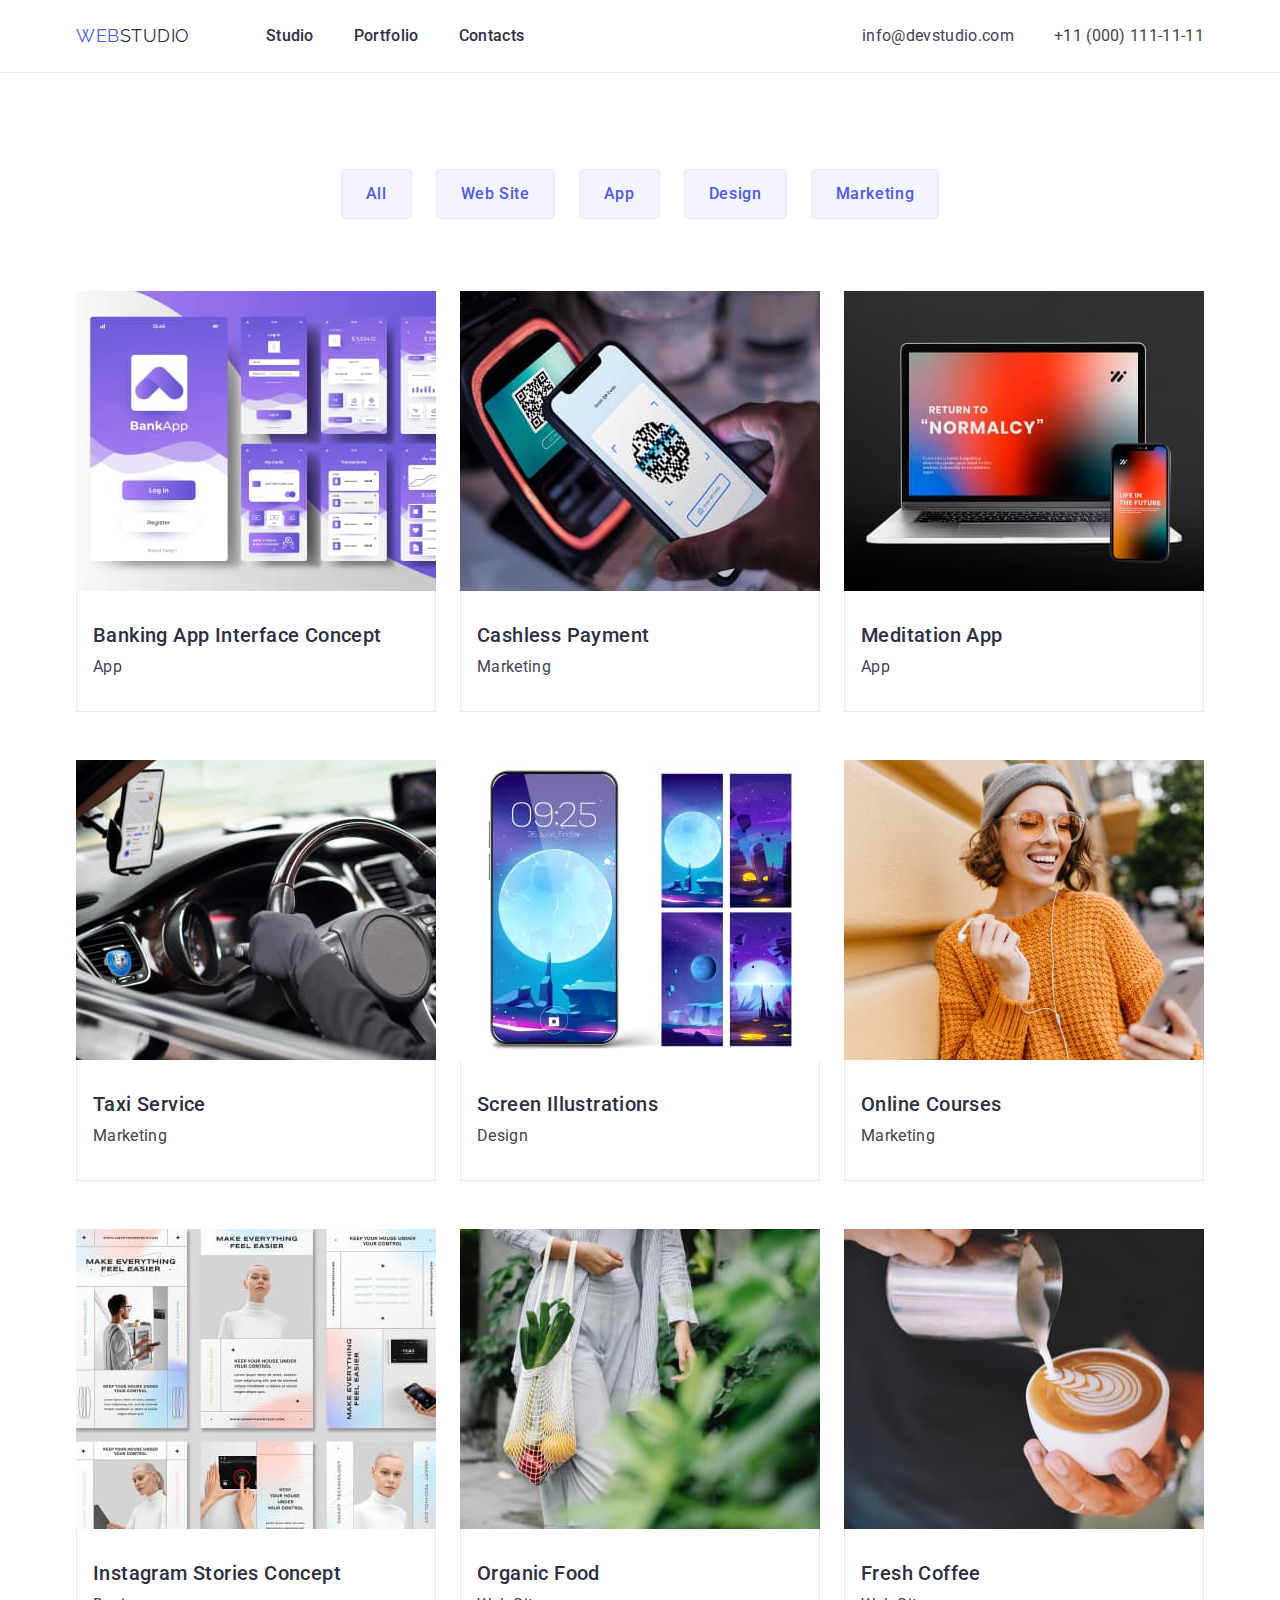
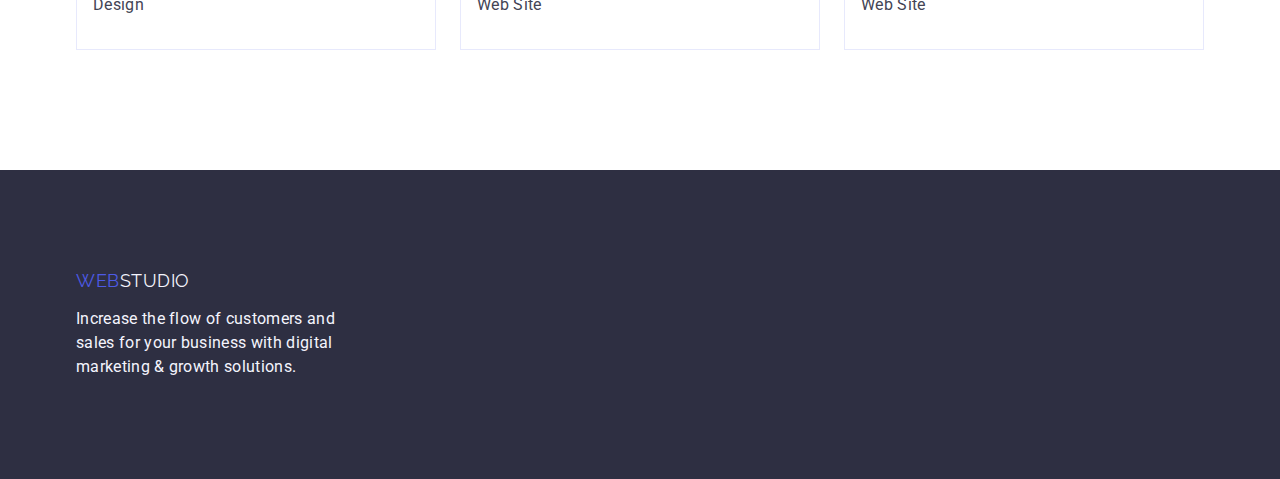
==== portfolio.html @ 5d79a82e "Initial commit" ====
<!DOCTYPE html>
<html lang="en">

<head>
    <meta charset="UTF-8">
    <meta http-equiv="X-UA-Compatible" content="IE=edge">
    <meta name="viewport" content="width=device-width, initial-scale=1.0">
    <title>Portfolio</title>

    <link rel="preconnect" href="https://fonts.googleapis.com">
    <link rel="preconnect" href="https://fonts.gstatic.com" crossorigin>
    <link
        href="https://fonts.googleapis.com/css2?family=Raleway:wght@800&family=Roboto:wght@400;500;700;900&display=swap"
        rel="stylesheet">

    <link rel="stylesheet"
        href="https://cdnjs.cloudflare.com/ajax/libs/modern-normalize/0.7.0/modern-normalize.min.css">


    <link rel="stylesheet" href="./css/styles.css">
</head>

<body>
    <!-- Top Line -->
    <header class="header">
        <div class="container nav-header">
            <nav class="nav-header">
                <a href="./index.html" class="logo link">WEB<span class="logo-studio">Studio</span></a>
                <ul class="site-nav list">
                    <li class="item"> <a href="./index.html" class="link">Studio</a> </li>
                    <li class="item"> <a href="./portfolio.html" class="link">Portfolio</a></li>
                    <li class="item"> <a href="" class="link">Contacts</a></li>
                </ul>
            </nav>
            <address class="address nav-address">
                <ul class="site-nav list">
                    <li>
                        <a class="contacts link" href="mailto:info@devstudio.com">info@devstudio.com</a>
                    </li>
                    <li>
                        <a class="contacts link" href="tel:+110001111111">+11 (000) 111-11-11</a>
                    </li>
                </ul>
            </address>
        </div>
    </header>

    <!-- Main Content Filters-->
    <main>
        <section class="portfolio">
            <div class="container">
                <h1 hidden>Portfolio</h1>
                <ul class="list list-button">
                    <li>
                        <button type="button" class="button link">All</button>
                    </li>

                    <li>
                        <button type="button" class="button link">Web Site</button>
                    </li>

                    <li>
                        <button type="button" class="button link">App</button>
                    </li>

                    <li>
                        <button type="button" class="button link">Design</button>
                    </li>

                    <li>
                        <button type="button" class="button link">Marketing</button>
                    </li>
                </ul>

                <ul class="list potfolio-list">
                    <li class="portfolio-item">
                        <a href="" class="link">
                            <img class="image" src="./images/img-4.jpg" alt="Banking App Interface Concept" width="360">
                            <div class="portfolio-info">
                                <h2 class="portfolio-caption">Banking App Interface Concept</h2>
                                <p class="portfolio-text">App</p>
                            </div>
                        </a>
                    </li>

                    <li class="portfolio-item">
                        <a href="" class="link">
                            <img class="image" src="./images/img-5.jpg" alt="Cashless Payment" width="360">
                            <div class="portfolio-info">
                                <h2 class="portfolio-caption">Cashless Payment</h2>
                                <p class="portfolio-text">Marketing</p>
                            </div>
                        </a>
                    </li>

                    <li class="portfolio-item">
                        <a href="" class="link">
                            <img class="image" src="./images/img-6.jpg" alt="Meditation App" width="360">
                            <div class="portfolio-info">
                                <h2 class="portfolio-caption">Meditation App</h2>
                                <p class="portfolio-text">App</p>
                            </div>
                        </a>
                    </li>

                    <li class="portfolio-item">
                        <a href="" class="link">
                            <img class="image" src="./images/img-7.jpg" alt="Taxi Service" width="360">
                            <div class="portfolio-info">
                                <h2 class="portfolio-caption">Taxi Service</h2>
                                <p class="portfolio-text">Marketing</p>
                            </div>
                        </a>
                    </li>

                    <li class="portfolio-item">
                        <a href="" class="link">
                            <img class="image" src="./images/img-8.jpg" alt="Screen Illustrations" width="360">
                            <div class="portfolio-info">
                                <h2 class="portfolio-caption">Screen Illustrations</h2>
                                <p class="portfolio-text">Design</p>
                            </div>
                        </a>
                    </li>

                    <li class="portfolio-item">
                        <a href="" class="link">
                            <img class="image" src="./images/img-9.jpg" alt="Online Courses" width="360">
                            <div class="portfolio-info">
                                <h2 class="portfolio-caption">Online Courses</h2>
                                <p class="portfolio-text">Marketing</p>
                            </div>
                        </a>
                    </li>

                    <li class="portfolio-item">
                        <a href="" class="link">
                            <img class="image" src="./images/img-10.jpg" alt="Instagram Stories Concept" width="360">
                            <div class="portfolio-info">
                                <h2 class="portfolio-caption">Instagram Stories Concept</h2>
                                <p class="portfolio-text">Design</p>
                            </div>
                        </a>
                    </li>

                    <li class="portfolio-item">
                        <a href="" class="link">
                            <img class="image" src="./images/img-11.jpg" alt="Organic Food" width="360">
                            <div class="portfolio-info">
                                <h2 class="portfolio-caption">Organic Food</h2>
                                <p class="portfolio-text">Web Site</p>
                            </div>
                        </a>
                    </li>

                    <li class="portfolio-item">
                        <a href="" class="link">
                            <img class="image" src="./images/img-12.jpg" alt="Fresh Coffee" width="360">
                            <div class="portfolio-info">
                                <h2 class="portfolio-caption">Fresh Coffee</h2>
                                <p class="portfolio-text">Web Site</p>
                            </div>
                        </a>
                    </li>
                </ul>
            </div>
        </section>

    </main>


    <!-- Footer -->
    <footer class="footer">
        <div class="container">
            <a href="./index.html" class="logo footer-logo link">WEB<span class="footer-studio">Studio</span></a>
            <p class="footer-text">Increase the flow of customers and sales for your business with digital marketing &
                growth solutions.</p>
        </div>
    </footer>

</body>

</html>
---- css/styles.css ----
:root {
  --primary-white-color: #ffffff;
  --button-blue-color: #4d5ae5;
  --primary-text-color: #434455;
  --title-text-color: #2e2f42;
  --accent-color: #4d5ae5;
  --accent-focus-color: #404bbf;
  --accent-button-color: #f4f4fd;
  --border-btn-portfolio-color: #e7e9fc;
  --border-accent: #e7e9fc;
}

body {
  font-family: "Roboto", sans-serif;

  background-color: var(--primary-white-color);
  color: var(--primary-text-color);
}

.list {
  margin: 0;
  padding: 0;

  list-style: none;
}

.link {
  text-decoration: none;
}

.container {
  margin: 0 auto;
  padding: 0 15px;
  width: 1158px;
}

/* Header */

.header {
  border-bottom: 1px solid var(--border-accent);
}

.nav-header {
  display: flex;
  align-items: center;
}

/* Logo */
.logo {
  display: block;
  margin-right: 76px;
  padding: 24px 0;

  font-family: "Raleway", sans-serif;
  font-size: 18px;
  line-height: 1.17;
  letter-spacing: 0.03em;
  text-transform: uppercase;

  color: var(--accent-color);
}

.logo-studio {
  color: var(--title-text-color);
}

/* Site nav */

.site-nav {
  display: flex;
  gap: 40px;
}

.site-nav .link {
  display: block;
  padding: 24px 0;

  font-weight: 500;
  font-size: 16px;
  line-height: 1.5;
  letter-spacing: 0.02em;
  color: var(--title-text-color);
}

.site-nav .link:hover,
.site-nav .link:focus {
  color: var(--accent-focus-color);
}

/* Address */

.address {
  font-style: normal;
}

.nav-address {
  display: flex;
  margin-left: auto;
}

.list .contacts {
  font-weight: 400;
  font-size: 16px;
  line-height: 1.5;
  letter-spacing: 0.02em;

  color: var(--primary-text-color);
}
.contacts:hover,
.contacts:focus {
  color: var(--accent-focus-color);
}

/* Hero */

.hero {
  padding: 188px 0;
  text-align: center;
  background-color: var(--title-text-color);
}

.hero-title {
  margin-left: auto;
  margin-right: auto;
  margin-top: 0;
  margin-bottom: 48px;
  max-width: 496px;

  font-size: 56px;
  letter-spacing: 0.02em;
  line-height: 1.07;

  color: var(--primary-white-color);
}

.button-hero {
  padding: 16px 32px;
  min-width: 169px;
  height: 56px;

  border: none;
}

/* Buttons */

.button {
  display: block;
  margin-left: auto;
  margin-right: auto;

  border-radius: 4px;

  font-weight: 500;
  font-size: 16px;
  letter-spacing: 0.04em;
  line-height: 1.5;
  text-align: center;
  cursor: pointer;

  background-color: var(--button-blue-color);
  color: var(--primary-white-color);
}
.button:hover,
.button:focus {
  background-color: var(--accent-focus-color);
}

/* Section */

.section {
  padding-top: 120px;
  padding-bottom: 120px;
}

/* Section 1 */

.features {
  font-style: normal;
  color: var(--title-text-color);
}

.visually-hidden {
  position: absolute;
  white-space: nowrap;
  width: 1px;
  height: 1px;
  overflow: hidden;
  border: 0;
  padding: 0;
  clip: rect(0 0 0 0);
  clip-path: inset(50%);
  margin: -1px;
}

.features-list {
  display: flex;
  gap: 24px;
}

.features-item {
  width: calc((100% - 72px) / 4);
}

.title-features {
  margin-top: 0;
  margin-bottom: 8px;

  font-weight: 500;
  font-size: 20px;
  letter-spacing: 0.02em;

  color: var(--title-text-color);
}

.features-text {
  margin-top: 0;
  margin-bottom: 0;

  font-size: 16px;
  line-height: 1.5;
  letter-spacing: 0.02em;
}

/* Seccion 2 */

.aboutus {
  padding-top: 0;
}

.title {
  margin-top: 0;
  margin-bottom: 72px;

  font-size: 36px;
  line-height: 1.11;
  letter-spacing: 0.02em;
  text-align: center;
  text-transform: capitalize;

  color: var(--title-text-color);
}

.product {
  display: flex;
  gap: 24px;
}

.list-product {
  width: 360px;
  flex-basis: calc((100%-48px) / 3);
}

.image {
  display: block;
}

/* Section 3 */

.section-team {
  background-color: var(--accent-button-color);
}
.list-team {
  display: flex;
  gap: 24px;
}

.team-item {
  flex-basis: calc((100%-72px) / 4);
  border-radius: 0px 0px 4px 4px;

  background-color: var(--primary-white-color);
}

.info {
  padding: 32px 16px;
}

.team-name {
  margin-top: 0px;
  margin-bottom: 8px;

  font-weight: 500;
  font-size: 20px;
  line-height: 1.2;
  text-align: center;
  letter-spacing: 0.02em;

  color: var(--title-text-color);
}

.team-field {
  margin: 0;

  font-size: 16px;
  line-height: 1.5;
  text-align: center;
  letter-spacing: 0.02em;
}

/* Footer */

.footer {
  padding: 100px 0;

  background-color: var(--title-text-color);
}

.footer-logo {
  display: inline-block;
  margin-top: 0;
  margin-right: 0;
  margin-bottom: 16px;
  padding: 0;
}

.footer-studio {
  color: var(--accent-button-color);
}

.footer-text {
  margin: 0;
  max-width: 264px;

  font-size: 16px;
  line-height: 1.5;
  letter-spacing: 0.02em;

  color: var(--accent-button-color);
}

/* Portfolio */

.portfolio {
  padding: 96px 0 120px 0;

  font-size: 16px;
  line-height: 1.5;
}

/* Portfolio Buttons */

.list-button {
  display: flex;
  gap: 24px;
  justify-content: center;
  margin-bottom: 72px;
}

.portfolio .button {
  padding: 12px 24px;

  border: 1px solid var(--border-accent);
  background: var(--accent-button-color);
  color: var(--button-blue-color);
}
.portfolio .button:hover,
.portfolio .button:focus {
  border: 1px solid transparent;
  background: var(--accent-focus-color);
  color: var(--accent-button-color);
}

.potfolio-list {
  display: flex;
  flex-wrap: wrap;
  gap: 48px 24px;
}

.portfolio-item {
  width: 360px;
}

.portfolio-info {
  padding: 32px 16px;

  border: 1px solid var(--border-accent);
  border-top: none;
}

.portfolio-caption {
  margin: 0 0 8px 0;

  font-weight: 500;
  font-size: 20px;
  line-height: 1.2;
  letter-spacing: 0.02em;

  color: var(--title-text-color);
}

.portfolio-text {
  margin: 0;

  letter-spacing: 0.02em;
  color: var(--primary-text-color);
}
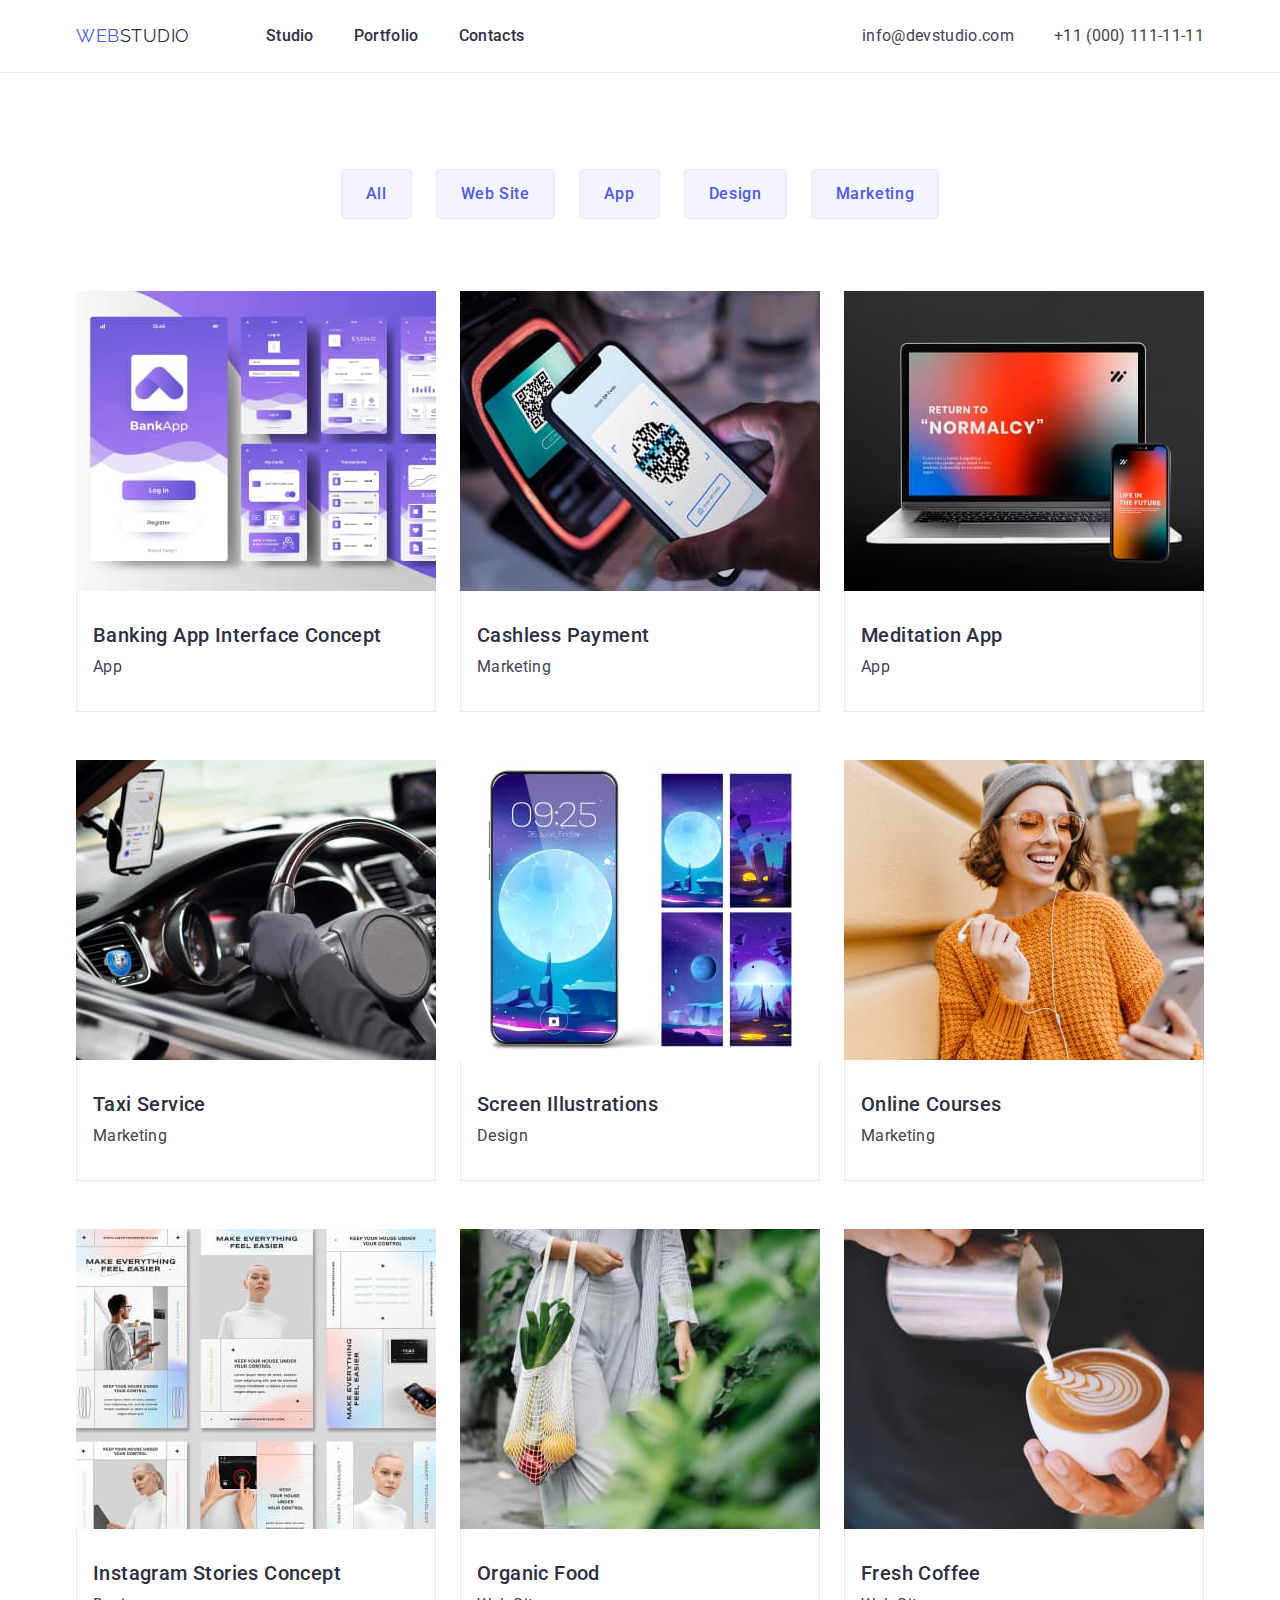
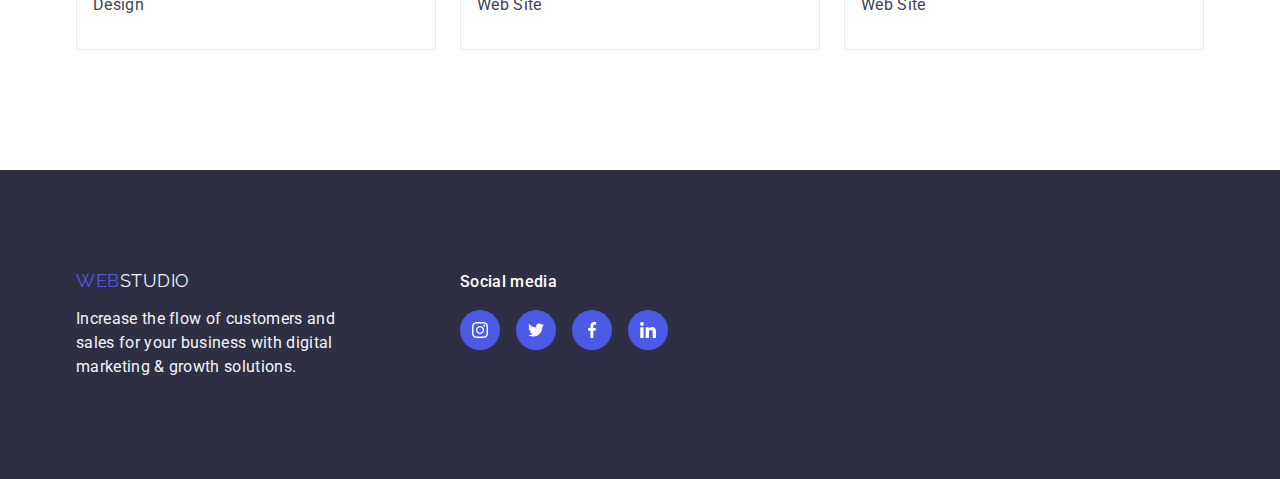
==== commit 01a9ba43: "update file" ====
--- a/portfolio.html
+++ b/portfolio.html
@@ -171,11 +171,49 @@
 
     <!-- Footer -->
     <footer class="footer">
-        <div class="container">
-            <a href="./index.html" class="logo footer-logo link">WEB<span class="footer-studio">Studio</span></a>
-            <p class="footer-text">Increase the flow of customers and sales for your business with digital marketing &
-                growth solutions.</p>
+        <div class="container container-footer">
+            <div class="">
+                <a href="./index.html" class="logo footer-logo link">WEB<span class="footer-studio">Studio</span></a>
+                <p class="footer-text">Increase the flow of customers and sales for your business with digital marketing
+                    &
+                    growth solutions.</p>
+            </div>
+
+            <div class="container-social">
+                <p class="media">Social media</p>
+                <ul class="social-list list social-footer-list">
+                    <li class="social-item">
+                        <a href="" class="social-item-link social-footer">
+                            <svg class="social-svg" width="16" height="16">
+                                <use href="./images/symbol-defs.svg#icon-instagram"></use>
+                            </svg>
+                        </a>
+                    </li>
+                    <li class="social-item">
+                        <a href="" class="social-item-link social-footer">
+                            <svg class="social-svg" width="16" height="16">
+                                <use href="./images/symbol-defs.svg#icon-twitter"></use>
+                            </svg>
+                        </a>
+                    </li>
+                    <li class="social-item">
+                        <a href="" class="social-item-link social-footer">
+                            <svg class="social-svg" width="16" height="16">
+                                <use href="./images/symbol-defs.svg#icon-facebook"></use>
+                            </svg>
+                        </a>
+                    </li>
+                    <li class="social-item">
+                        <a href="" class="social-item-link social-footer">
+                            <svg class="social-svg" width="16" height="16">
+                                <use href="./images/symbol-defs.svg#icon-linkedin"></use>
+                            </svg>
+                        </a>
+                    </li>
+                </ul>
+            </div>
         </div>
+
     </footer>
 
 </body>
--- a/css/styles.css
+++ b/css/styles.css
@@ -8,6 +8,10 @@
   --accent-button-color: #f4f4fd;
   --border-btn-portfolio-color: #e7e9fc;
   --border-accent: #e7e9fc;
+  --accent-feauter-color: #f4f4fd;
+  --client-border: #8e8f99;
+  --client-color: #8e8f99;
+  --social-bg-footer-color: #31d0aa;
 }
 
 body {
@@ -114,7 +118,21 @@
 /* Hero */
 
 .hero {
+  margin: 0 auto;
   padding: 188px 0;
+
+  max-width: 1440px;
+  height: 600px;
+
+  background-image: linear-gradient(
+      rgba(46, 47, 66, 0.7),
+      rgba(46, 47, 66, 0.7)
+    ),
+    url(../images/people-office.jpg);
+  background-repeat: no-repeat;
+  background-position: center;
+  background-size: cover;
+
   text-align: center;
   background-color: var(--title-text-color);
 }
@@ -201,6 +219,18 @@
   width: calc((100% - 72px) / 4);
 }
 
+.icon {
+  display: flex;
+  margin-bottom: 8px;
+
+  justify-content: center;
+  align-items: center;
+  height: 112px;
+  border-radius: 4px;
+
+  background-color: var(--accent-feauter-color);
+}
+
 .title-features {
   margin-top: 0;
   margin-bottom: 8px;
@@ -290,11 +320,72 @@
 
 .team-field {
   margin: 0;
+  margin-bottom: 8px;
 
   font-size: 16px;
   line-height: 1.5;
   text-align: center;
   letter-spacing: 0.02em;
+}
+
+.social-list {
+  display: flex;
+  justify-content: center;
+}
+
+.social {
+  gap: 24px;
+}
+
+.social-item-link {
+  display: flex;
+  width: 40px;
+  height: 40px;
+  align-items: center;
+  justify-content: center;
+  border-radius: 50%;
+  cursor: pointer;
+
+  fill: var(--primary-white-color);
+  background-color: var(--accent-color);
+}
+
+.social-item-link:hover,
+.social-item-link:focus {
+  background-color: var(--accent-focus-color);
+}
+
+/* Section 4 */
+.client {
+  display: flex;
+  gap: 24px;
+}
+
+.client-item {
+  width: calc((100%-120px) / 6);
+  height: 88px;
+}
+
+.client-link {
+  display: flex;
+  justify-content: center;
+  align-items: center;
+  width: 100%;
+  height: 100%;
+
+  color: var(--client-color);
+  border: 1px solid var(--client-border);
+  border-radius: 4px;
+}
+
+.client-link:hover,
+.client-link:focus {
+  color: var(--accent-focus-color);
+  border-color: var(--accent-focus-color);
+}
+
+.client-svg {
+  fill: currentColor;
 }
 
 /* Footer */
@@ -303,6 +394,11 @@
   padding: 100px 0;
 
   background-color: var(--title-text-color);
+}
+
+.container-footer {
+  display: flex;
+  align-items: baseline;
 }
 
 .footer-logo {
@@ -328,7 +424,30 @@
   color: var(--accent-button-color);
 }
 
-/* Portfolio */
+.media {
+  margin-top: 0;
+  margin-bottom: 16px;
+
+  font-weight: 500;
+  font-size: 16px;
+  line-height: 1.5;
+  letter-spacing: 0.02em;
+  color: var(--primary-white-color);
+}
+
+.social-footer-list {
+  gap: 16px;
+}
+
+.container-social {
+  margin-left: 120px;
+}
+
+.social-footer:hover,
+.social-footer:focus {
+  background-color: var(--social-bg-footer-color);
+}
+/* PORTFOLIO */
 
 .portfolio {
   padding: 96px 0 120px 0;
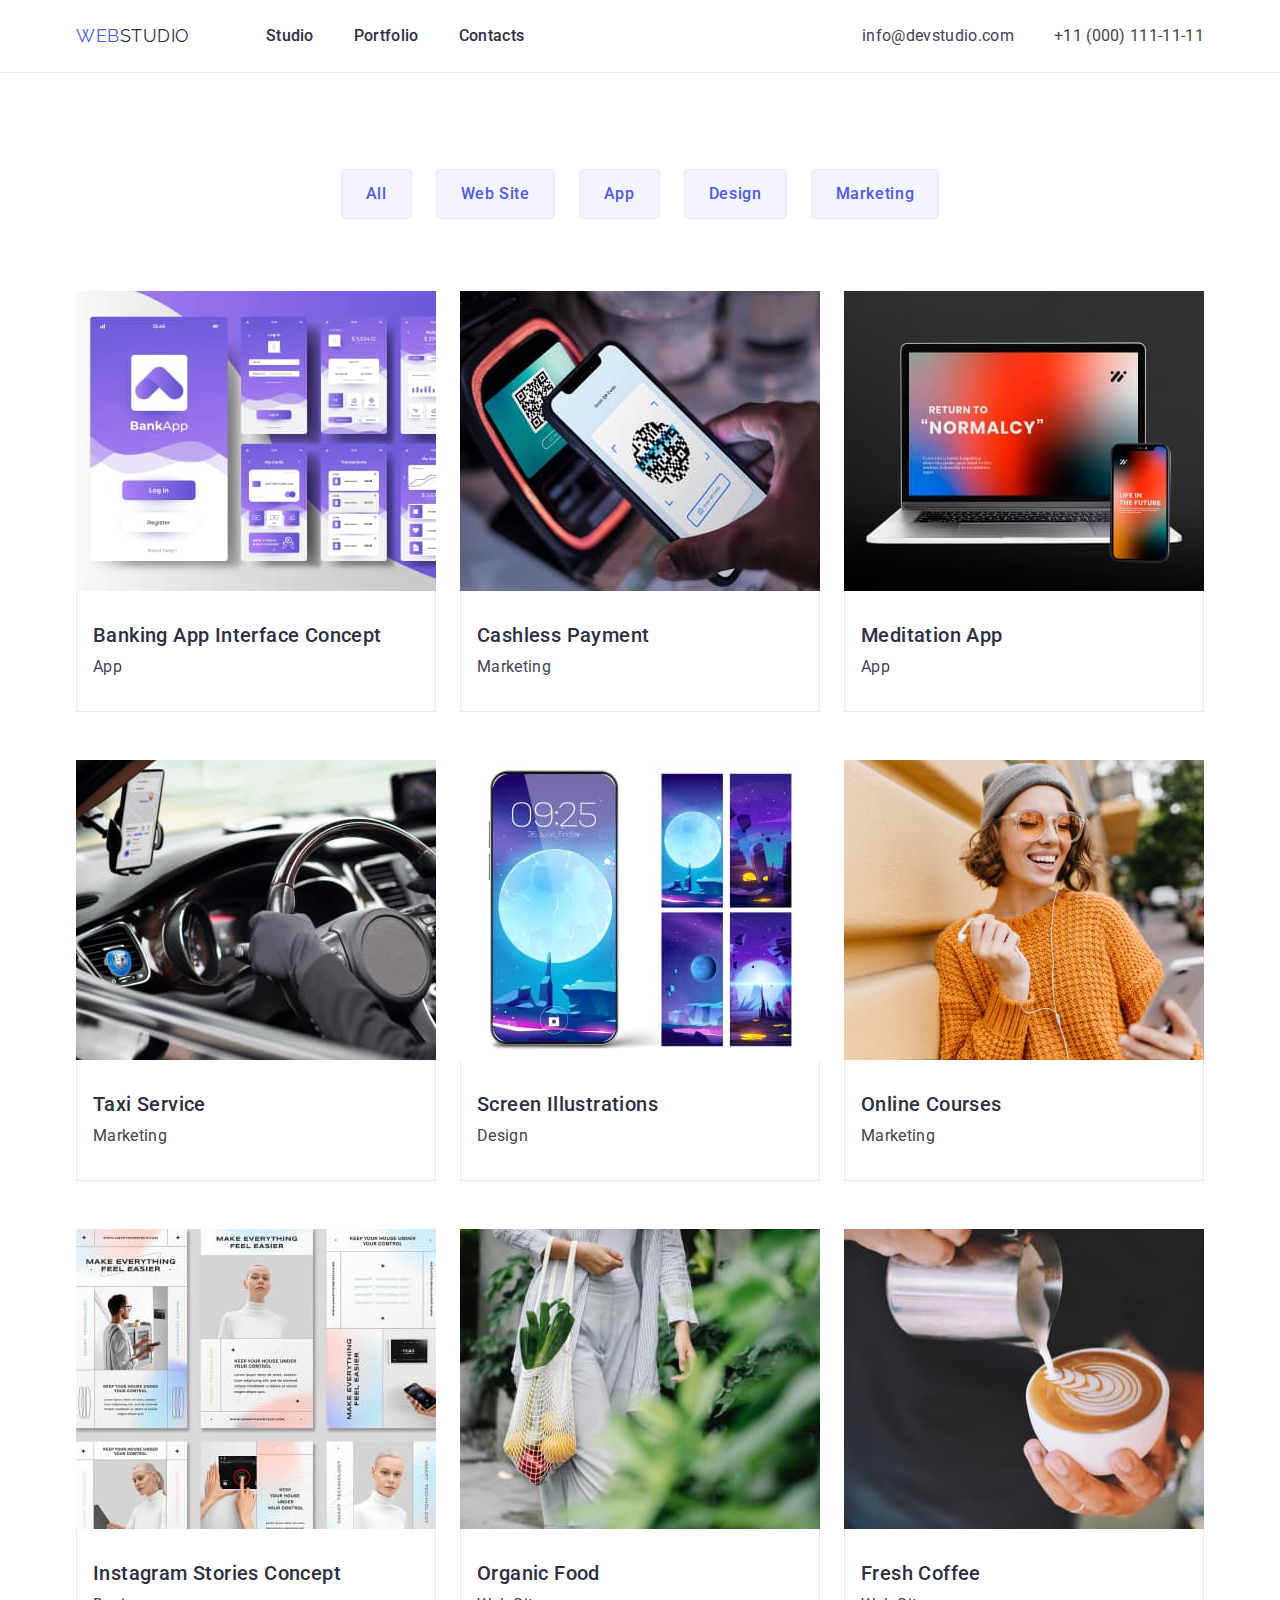
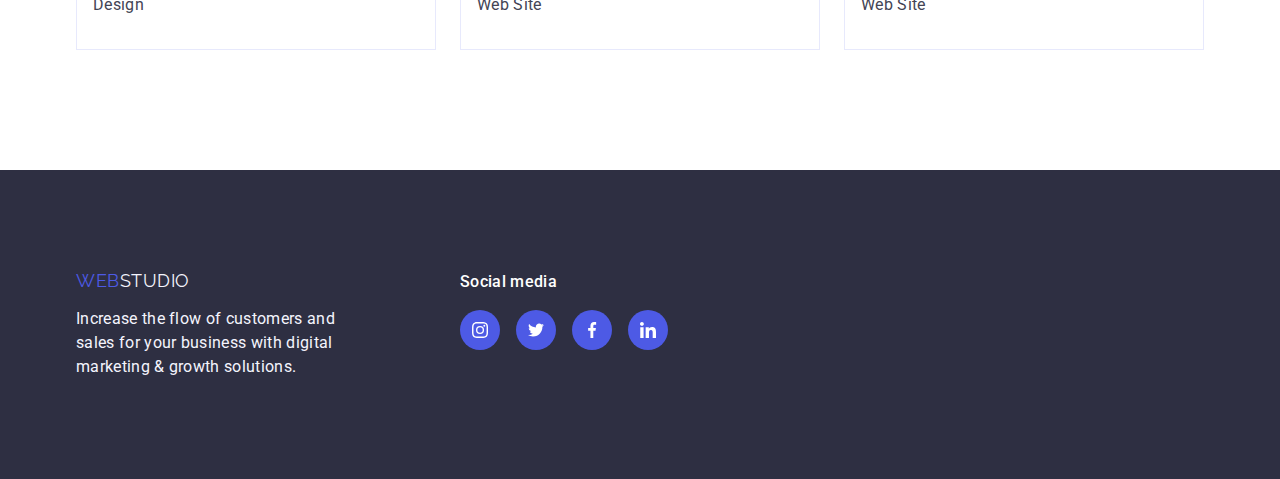
==== commit 39892f5c: "update file" ====
--- a/portfolio.html
+++ b/portfolio.html
@@ -185,28 +185,28 @@
                     <li class="social-item">
                         <a href="" class="social-item-link social-footer">
                             <svg class="social-svg" width="16" height="16">
-                                <use href="./images/symbol-defs.svg#icon-instagram"></use>
-                            </svg>
-                        </a>
-                    </li>
-                    <li class="social-item">
-                        <a href="" class="social-item-link social-footer">
-                            <svg class="social-svg" width="16" height="16">
-                                <use href="./images/symbol-defs.svg#icon-twitter"></use>
-                            </svg>
-                        </a>
-                    </li>
-                    <li class="social-item">
-                        <a href="" class="social-item-link social-footer">
-                            <svg class="social-svg" width="16" height="16">
-                                <use href="./images/symbol-defs.svg#icon-facebook"></use>
-                            </svg>
-                        </a>
-                    </li>
-                    <li class="social-item">
-                        <a href="" class="social-item-link social-footer">
-                            <svg class="social-svg" width="16" height="16">
-                                <use href="./images/symbol-defs.svg#icon-linkedin"></use>
+                                <use href="./images/sprite.svg#icon-instagram"></use>
+                            </svg>
+                        </a>
+                    </li>
+                    <li class="social-item">
+                        <a href="" class="social-item-link social-footer">
+                            <svg class="social-svg" width="16" height="16">
+                                <use href="./images/sprite.svg#icon-twitter"></use>
+                            </svg>
+                        </a>
+                    </li>
+                    <li class="social-item">
+                        <a href="" class="social-item-link social-footer">
+                            <svg class="social-svg" width="16" height="16">
+                                <use href="./images/sprite.svg#icon-facebook"></use>
+                            </svg>
+                        </a>
+                    </li>
+                    <li class="social-item">
+                        <a href="" class="social-item-link social-footer">
+                            <svg class="social-svg" width="16" height="16">
+                                <use href="./images/sprite.svg#icon-linkedin"></use>
                             </svg>
                         </a>
                     </li>
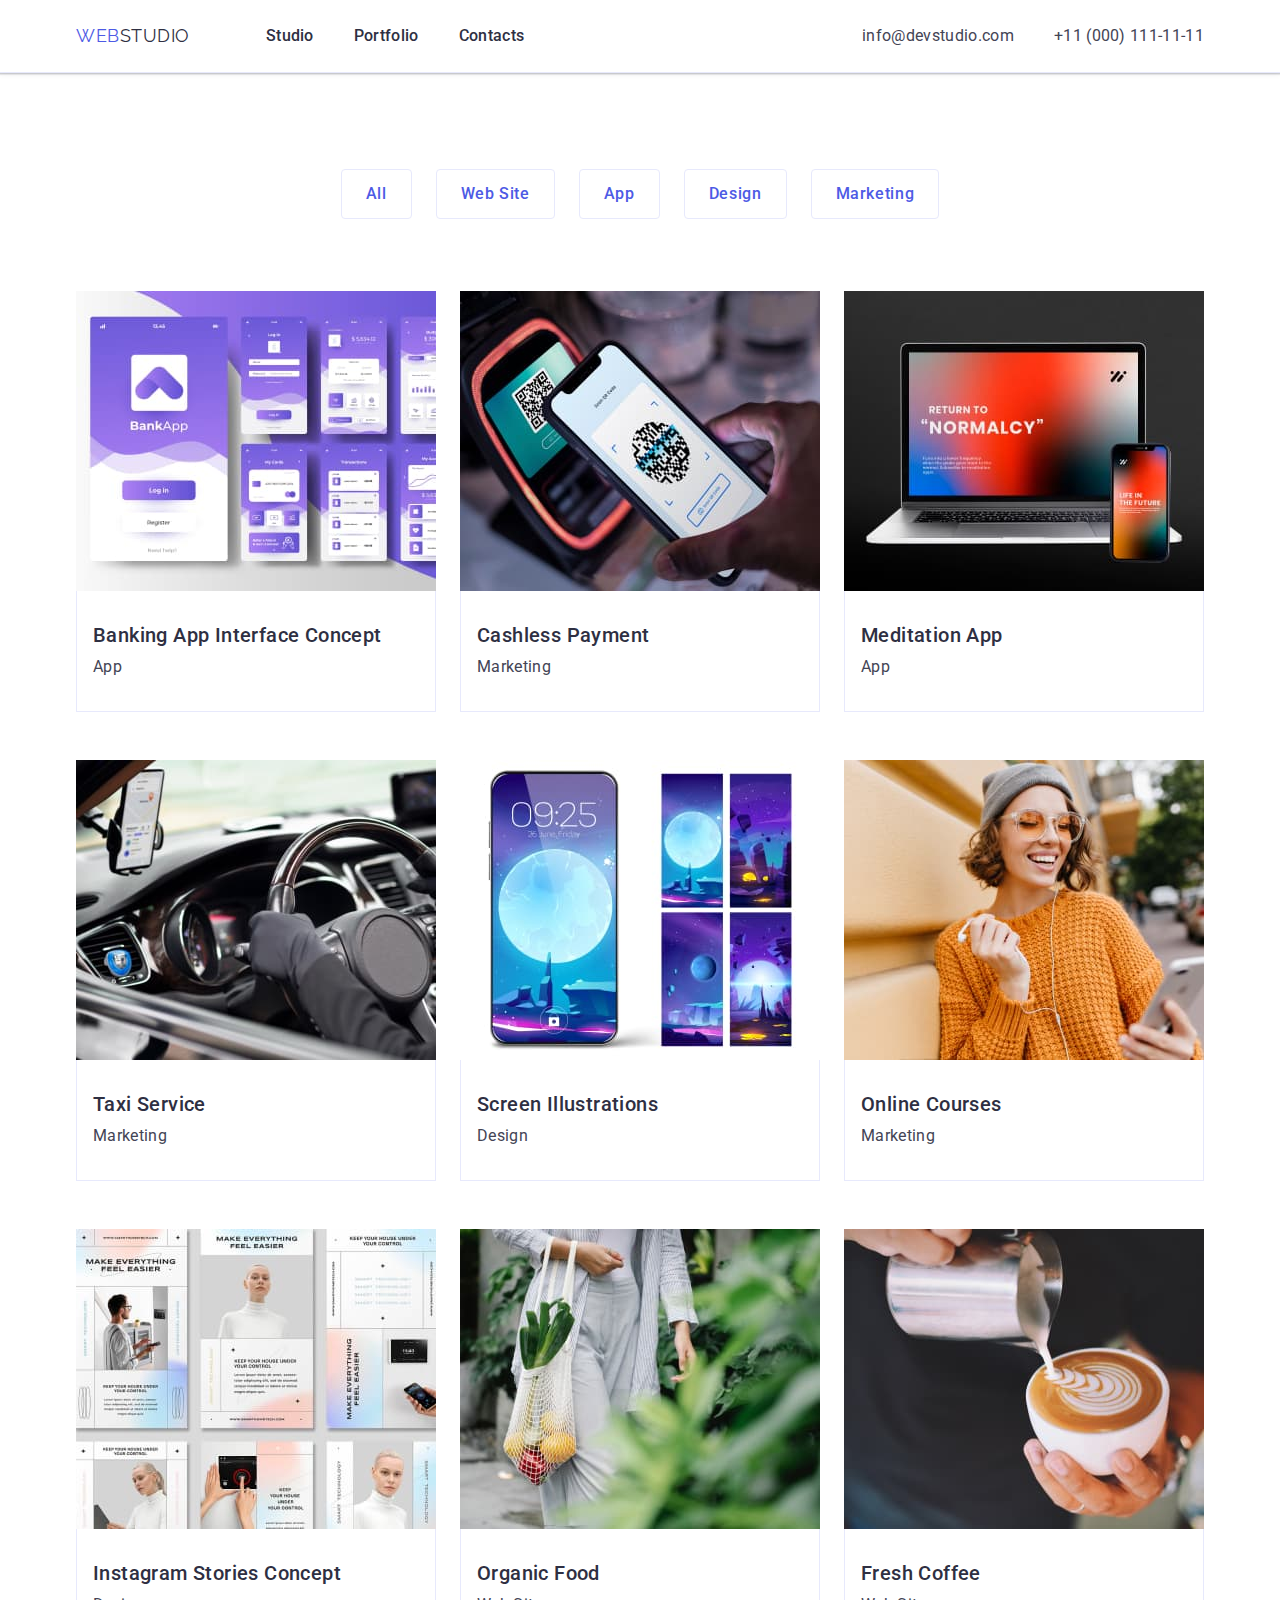
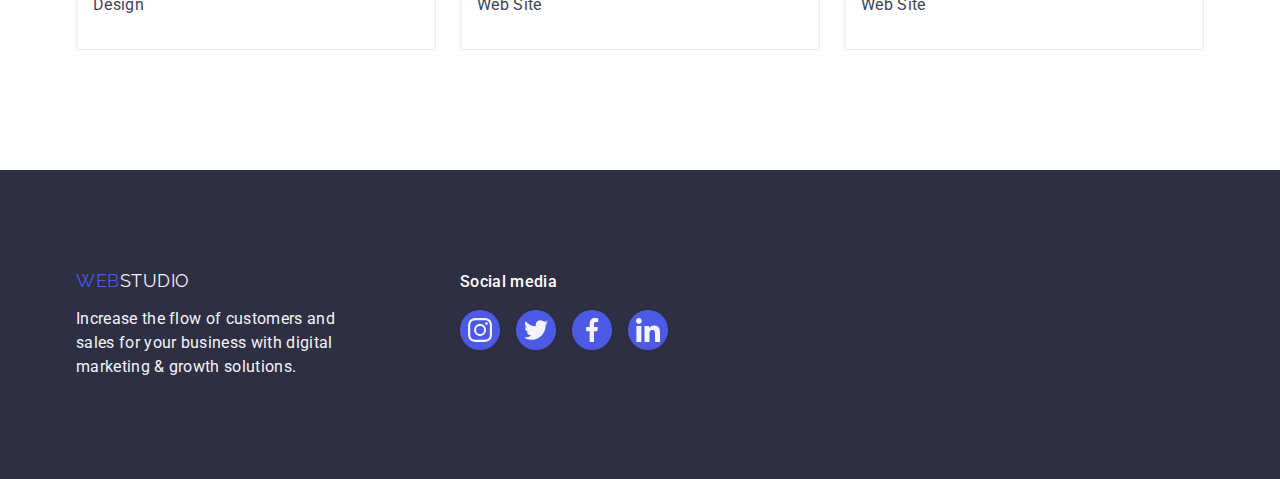
==== commit 440acb78: "update file" ====
--- a/portfolio.html
+++ b/portfolio.html
@@ -74,7 +74,7 @@
 
                 <ul class="list potfolio-list">
                     <li class="portfolio-item">
-                        <a href="" class="link">
+                        <a href="" class="photo-link link">
                             <img class="image" src="./images/img-4.jpg" alt="Banking App Interface Concept" width="360">
                             <div class="portfolio-info">
                                 <h2 class="portfolio-caption">Banking App Interface Concept</h2>
@@ -84,7 +84,7 @@
                     </li>
 
                     <li class="portfolio-item">
-                        <a href="" class="link">
+                        <a href="" class="photo-link link">
                             <img class="image" src="./images/img-5.jpg" alt="Cashless Payment" width="360">
                             <div class="portfolio-info">
                                 <h2 class="portfolio-caption">Cashless Payment</h2>
@@ -94,7 +94,7 @@
                     </li>
 
                     <li class="portfolio-item">
-                        <a href="" class="link">
+                        <a href="" class="photo-link link">
                             <img class="image" src="./images/img-6.jpg" alt="Meditation App" width="360">
                             <div class="portfolio-info">
                                 <h2 class="portfolio-caption">Meditation App</h2>
@@ -104,7 +104,7 @@
                     </li>
 
                     <li class="portfolio-item">
-                        <a href="" class="link">
+                        <a href="" class="photo-link link">
                             <img class="image" src="./images/img-7.jpg" alt="Taxi Service" width="360">
                             <div class="portfolio-info">
                                 <h2 class="portfolio-caption">Taxi Service</h2>
@@ -114,7 +114,7 @@
                     </li>
 
                     <li class="portfolio-item">
-                        <a href="" class="link">
+                        <a href="" class="photo-link link">
                             <img class="image" src="./images/img-8.jpg" alt="Screen Illustrations" width="360">
                             <div class="portfolio-info">
                                 <h2 class="portfolio-caption">Screen Illustrations</h2>
@@ -124,7 +124,7 @@
                     </li>
 
                     <li class="portfolio-item">
-                        <a href="" class="link">
+                        <a href="" class="photo-link link">
                             <img class="image" src="./images/img-9.jpg" alt="Online Courses" width="360">
                             <div class="portfolio-info">
                                 <h2 class="portfolio-caption">Online Courses</h2>
@@ -134,7 +134,7 @@
                     </li>
 
                     <li class="portfolio-item">
-                        <a href="" class="link">
+                        <a href="" class="photo-link link">
                             <img class="image" src="./images/img-10.jpg" alt="Instagram Stories Concept" width="360">
                             <div class="portfolio-info">
                                 <h2 class="portfolio-caption">Instagram Stories Concept</h2>
@@ -144,7 +144,7 @@
                     </li>
 
                     <li class="portfolio-item">
-                        <a href="" class="link">
+                        <a href="" class="photo-link link">
                             <img class="image" src="./images/img-11.jpg" alt="Organic Food" width="360">
                             <div class="portfolio-info">
                                 <h2 class="portfolio-caption">Organic Food</h2>
@@ -154,7 +154,7 @@
                     </li>
 
                     <li class="portfolio-item">
-                        <a href="" class="link">
+                        <a href="" class="photo-link link">
                             <img class="image" src="./images/img-12.jpg" alt="Fresh Coffee" width="360">
                             <div class="portfolio-info">
                                 <h2 class="portfolio-caption">Fresh Coffee</h2>
@@ -184,29 +184,29 @@
                 <ul class="social-list list social-footer-list">
                     <li class="social-item">
                         <a href="" class="social-item-link social-footer">
-                            <svg class="social-svg" width="16" height="16">
-                                <use href="./images/sprite.svg#icon-instagram"></use>
-                            </svg>
-                        </a>
-                    </li>
-                    <li class="social-item">
-                        <a href="" class="social-item-link social-footer">
-                            <svg class="social-svg" width="16" height="16">
-                                <use href="./images/sprite.svg#icon-twitter"></use>
-                            </svg>
-                        </a>
-                    </li>
-                    <li class="social-item">
-                        <a href="" class="social-item-link social-footer">
-                            <svg class="social-svg" width="16" height="16">
-                                <use href="./images/sprite.svg#icon-facebook"></use>
-                            </svg>
-                        </a>
-                    </li>
-                    <li class="social-item">
-                        <a href="" class="social-item-link social-footer">
-                            <svg class="social-svg" width="16" height="16">
-                                <use href="./images/sprite.svg#icon-linkedin"></use>
+                            <svg class="social-svg" width="24" height="24">
+                                <use href="./images/icons.svg#icon-instagram"></use>
+                            </svg>
+                        </a>
+                    </li>
+                    <li class="social-item">
+                        <a href="" class="social-item-link social-footer">
+                            <svg class="social-svg" width="24" height="24">
+                                <use href="./images/icons.svg#icon-twitter"></use>
+                            </svg>
+                        </a>
+                    </li>
+                    <li class="social-item">
+                        <a href="" class="social-item-link social-footer">
+                            <svg class="social-svg" width="24" height="24">
+                                <use href="./images/icons.svg#icon-facebook"></use>
+                            </svg>
+                        </a>
+                    </li>
+                    <li class="social-item">
+                        <a href="" class="social-item-link social-footer">
+                            <svg class="social-svg" width="24" height="24">
+                                <use href="./images/icons.svg#icon-linkedin"></use>
                             </svg>
                         </a>
                     </li>
--- a/css/styles.css
+++ b/css/styles.css
@@ -5,7 +5,7 @@
   --title-text-color: #2e2f42;
   --accent-color: #4d5ae5;
   --accent-focus-color: #404bbf;
-  --accent-button-color: #f4f4fd;
+  --accent-white-color: #f4f4fd;
   --border-btn-portfolio-color: #e7e9fc;
   --border-accent: #e7e9fc;
   --accent-feauter-color: #f4f4fd;
@@ -42,6 +42,8 @@
 
 .header {
   border-bottom: 1px solid var(--border-accent);
+  box-shadow: 0px 2px 1px rgb(46 47 66 / 8%), 0px 1px 1px rgb(46 47 66 / 16%),
+    0px 1px 6px rgb(46 47 66 / 8%);
 }
 
 .nav-header {
@@ -228,7 +230,7 @@
   height: 112px;
   border-radius: 4px;
 
-  background-color: var(--accent-feauter-color);
+  background-color: var(--accent-white-color);
 }
 
 .title-features {
@@ -262,7 +264,7 @@
   margin-bottom: 72px;
 
   font-size: 36px;
-  line-height: 1.11;
+  line-height: 1.1;
   letter-spacing: 0.02em;
   text-align: center;
   text-transform: capitalize;
@@ -287,11 +289,13 @@
 /* Section 3 */
 
 .section-team {
-  background-color: var(--accent-button-color);
+  background-color: var(--accent-white-color);
 }
 .list-team {
   display: flex;
   gap: 24px;
+  box-shadow: 0px 1px 6px rgba(46, 47, 66, 0.08),
+    0px 1px 1px rgba(46, 47, 66, 0.16), 0px 2px 1px rgba(46, 47, 66, 0.08);
 }
 
 .team-item {
@@ -302,7 +306,7 @@
 }
 
 .info {
-  padding: 32px 16px;
+  padding: 32px 0px;
 }
 
 .team-name {
@@ -355,6 +359,10 @@
   background-color: var(--accent-focus-color);
 }
 
+.social-svg {
+  fill: var(--accent-white-color);
+}
+
 /* Section 4 */
 .client {
   display: flex;
@@ -399,6 +407,7 @@
 .container-footer {
   display: flex;
   align-items: baseline;
+  gap: 120px;
 }
 
 .footer-logo {
@@ -410,7 +419,7 @@
 }
 
 .footer-studio {
-  color: var(--accent-button-color);
+  color: var(--accent-white-color);
 }
 
 .footer-text {
@@ -421,7 +430,7 @@
   line-height: 1.5;
   letter-spacing: 0.02em;
 
-  color: var(--accent-button-color);
+  color: var(--accent-white-color);
 }
 
 .media {
@@ -439,10 +448,6 @@
   gap: 16px;
 }
 
-.container-social {
-  margin-left: 120px;
-}
-
 .social-footer:hover,
 .social-footer:focus {
   background-color: var(--social-bg-footer-color);
@@ -475,8 +480,10 @@
 .portfolio .button:hover,
 .portfolio .button:focus {
   border: 1px solid transparent;
+  box-shadow: 0px 3px 1px rgb(0 0 0 / 10%), 0px 2px 1px rgb(0 0 0 / 8%),
+    0px 2px 2px rgb(0 0 0 / 12%);
   background: var(--accent-focus-color);
-  color: var(--accent-button-color);
+  color: var(--accent-white-color);
 }
 
 .potfolio-list {
@@ -487,6 +494,16 @@
 
 .portfolio-item {
   width: 360px;
+}
+
+.photo-link {
+  display: block;
+}
+
+.photo-link:hover,
+.photo-link:focus {
+  box-shadow: 0px 1px 6px rgb(46 47 66 / 8%), 0px 1px 1px rgb(46 47 66 / 16%),
+    0px 2px 1px rgb(46 47 66 / 8%);
 }
 
 .portfolio-info {
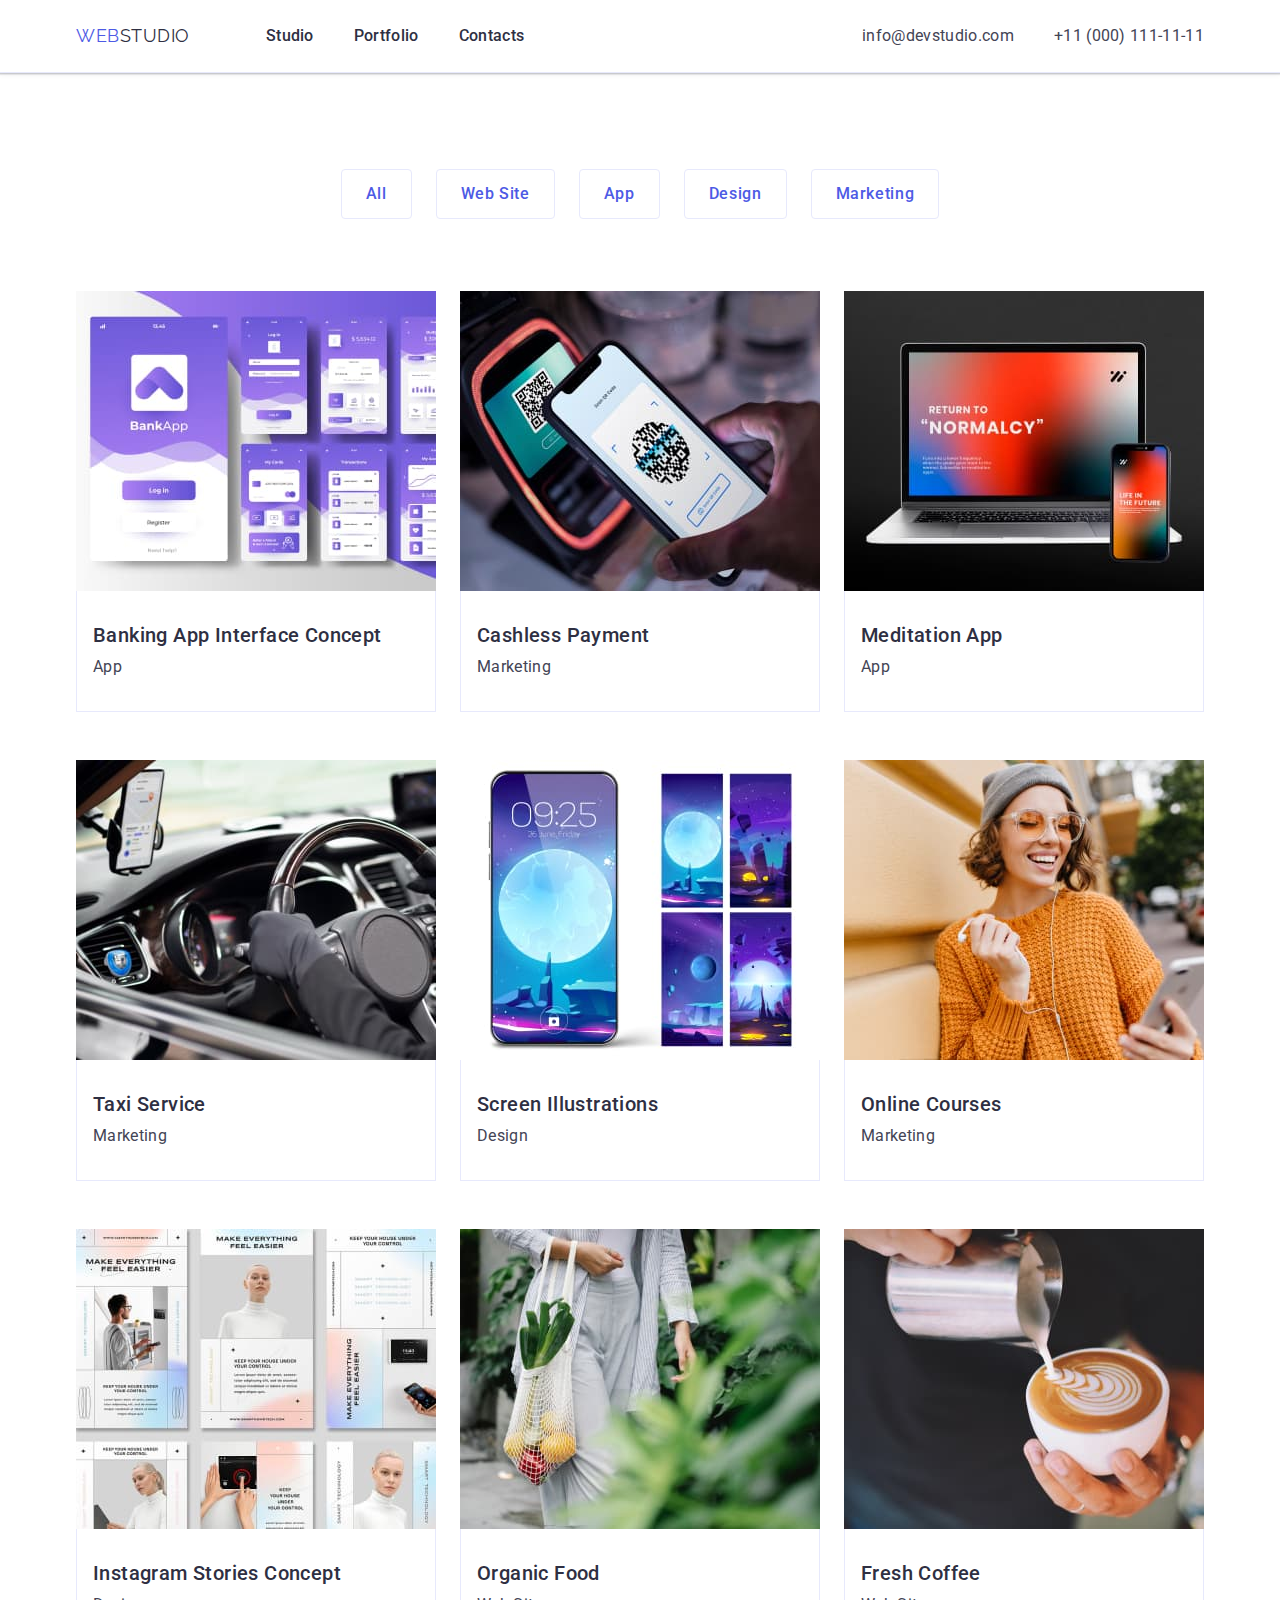
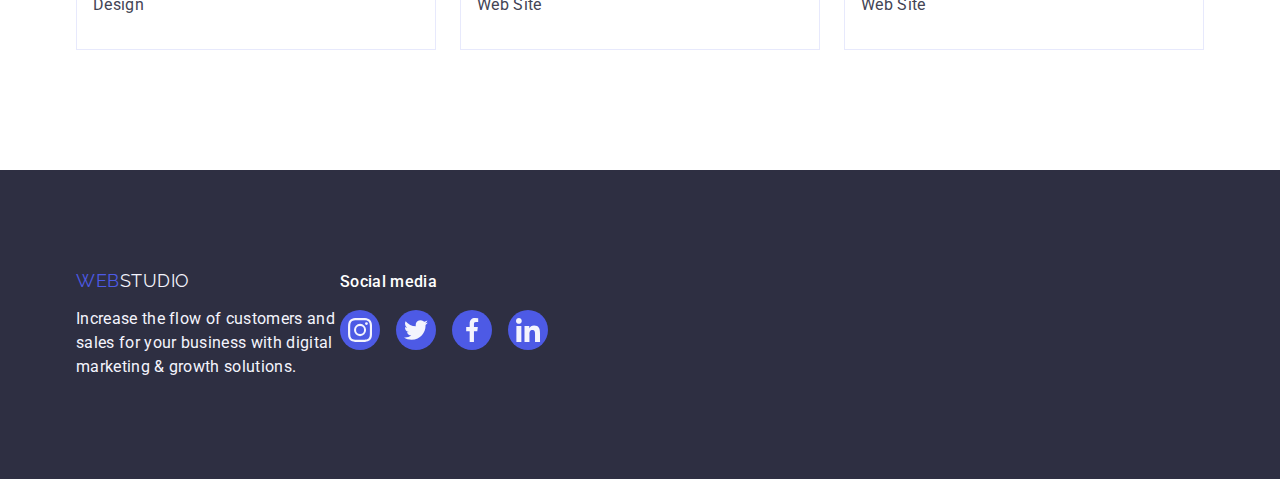
==== commit aa2ea0e4: "update file" ====
--- a/portfolio.html
+++ b/portfolio.html
@@ -172,7 +172,7 @@
     <!-- Footer -->
     <footer class="footer">
         <div class="container container-footer">
-            <div class="">
+            <div class="container-footer-logo">
                 <a href="./index.html" class="logo footer-logo link">WEB<span class="footer-studio">Studio</span></a>
                 <p class="footer-text">Increase the flow of customers and sales for your business with digital marketing
                     &
--- a/css/styles.css
+++ b/css/styles.css
@@ -294,13 +294,13 @@
 .list-team {
   display: flex;
   gap: 24px;
-  box-shadow: 0px 1px 6px rgba(46, 47, 66, 0.08),
-    0px 1px 1px rgba(46, 47, 66, 0.16), 0px 2px 1px rgba(46, 47, 66, 0.08);
 }
 
 .team-item {
   flex-basis: calc((100%-72px) / 4);
   border-radius: 0px 0px 4px 4px;
+  box-shadow: 0px 1px 6px rgba(46, 47, 66, 0.08),
+    0px 1px 1px rgba(46, 47, 66, 0.16), 0px 2px 1px rgba(46, 47, 66, 0.08);
 
   background-color: var(--primary-white-color);
 }
@@ -407,6 +407,9 @@
 .container-footer {
   display: flex;
   align-items: baseline;
+}
+
+.container-footer-logo {
   gap: 120px;
 }
 
